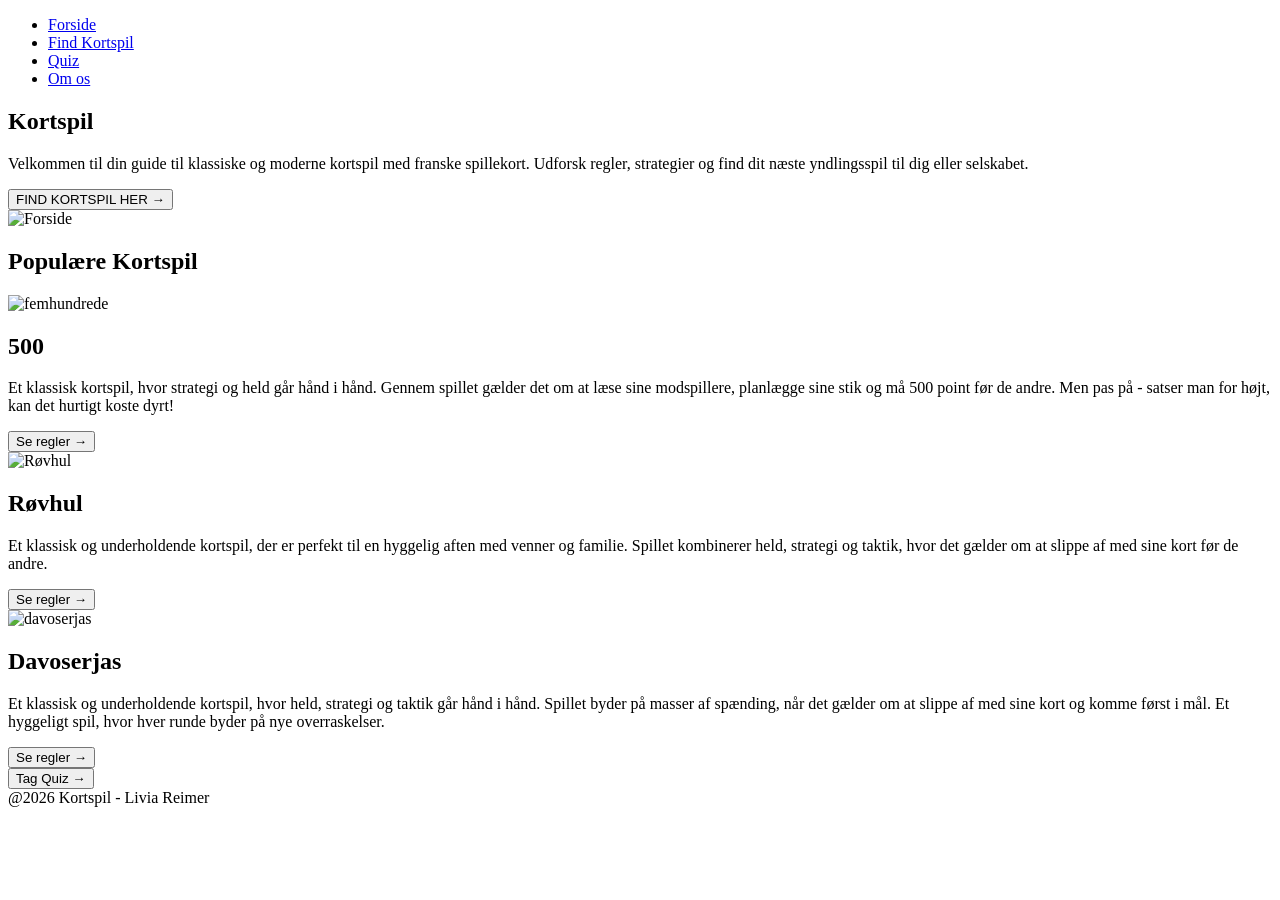
==== index.html @ 0e99c54d "index.html" ====
<!DOCTYPE html>
<html lang="da">

<head>
    <meta charset="UTF-8">
    <link rel="stylesheet" href="style.css">
    <link rel="stylesheet" href="layout.css">
    <meta name="viewport" content="width=device-width, initial-scale=1.0">
    <title>Forside</title>
</head>

<body>
    <header>
        <nav>
            <ul class="menu">
                <li><a href="index.html">Forside</a></li>
                <li><a href="findkortspil.html">Find Kortspil</a></li>
                <li><a href="deadlink.html">Quiz</a></li>
                <li><a href="deadlink.html">Om os</a>
                </li>
            </ul>
        </nav>
    </header>
    <main>
        <section class="section.grid_1-1">
            <div class=".hero_content">
                <div>
                    <h1>Kortspil</h1>
                </div>
                <div>
                    <p>
                        Velkommen til din guide til klassiske og moderne kortspil med franske spillekort. Udforsk
                        regler, strategier og find dit
                        næste yndlingsspil til dig eller selskabet.
                    </p>
                </div>
                <div>
                    <button>
                        FIND KORTSPIL HER →
                    </button>
                </div>

                <img src="/img/forside.jpg" alt="Forside">

            </div>
        </section>
        <section class="section-grid_1">
            <div>
                <h2>Populære Kortspil</h2>
                </h2>
            </div>
            <div class="div.grid_1">
                <div>
                    <article class="article.card">
                        <div>
                            <img src="/img/500.jpg" alt="femhundrede">
                        </div>
                        <div>
                            <h2>500</h2>
                        </div>
                        <div>
                            <p>Et klassisk kortspil, hvor strategi og held går hånd i hånd. Gennem spillet gælder det om
                                at læse sine modspillere,
                                planlægge sine stik og må 500 point før de andre. Men pas på - satser man for højt, kan
                                det hurtigt koste dyrt!
                            </p>
                        </div>
                        <div><button>Se regler →</button></div>
                    </article>
                    <article class="article.card">
                        <div>
                            <img src="/img/røvhul.jpg" alt="Røvhul">
                        </div>
                        <div>
                            <h2>Røvhul</h2>
                        </div>
                        <div>
                            <p>Et klassisk og underholdende kortspil, der er perfekt til en hyggelig aften med venner og
                                familie. Spillet kombinerer
                                held, strategi og taktik, hvor det gælder om at slippe af med sine kort før de andre.
                            </p>
                        </div>
                        <div>
                            <button>Se regler →</button>
                        </div>
                    </article>
                    <article class="article.card">
                        <div><img src="/img/davoserjas.jpg" alt="davoserjas"></div>
                        <div>
                            <div>
                                <h2>Davoserjas</h2>
                            </div>
                            <p>Et klassisk og underholdende kortspil, hvor held, strategi og taktik går hånd i hånd.
                                Spillet byder på masser af
                                spænding, når det gælder om at slippe af med sine kort og komme først i mål. Et
                                hyggeligt spil, hvor hver runde byder på
                                nye overraskelser.</p>
                        </div>
                        <div><button>Se regler →</button></div>
                    </article>
                    <div>
                        <button>Tag Quiz →</button>
                    </div>
                </div>
            </div>

    </main>
    <footer>@2026 Kortspil - Livia Reimer</footer>





</body>

</html>
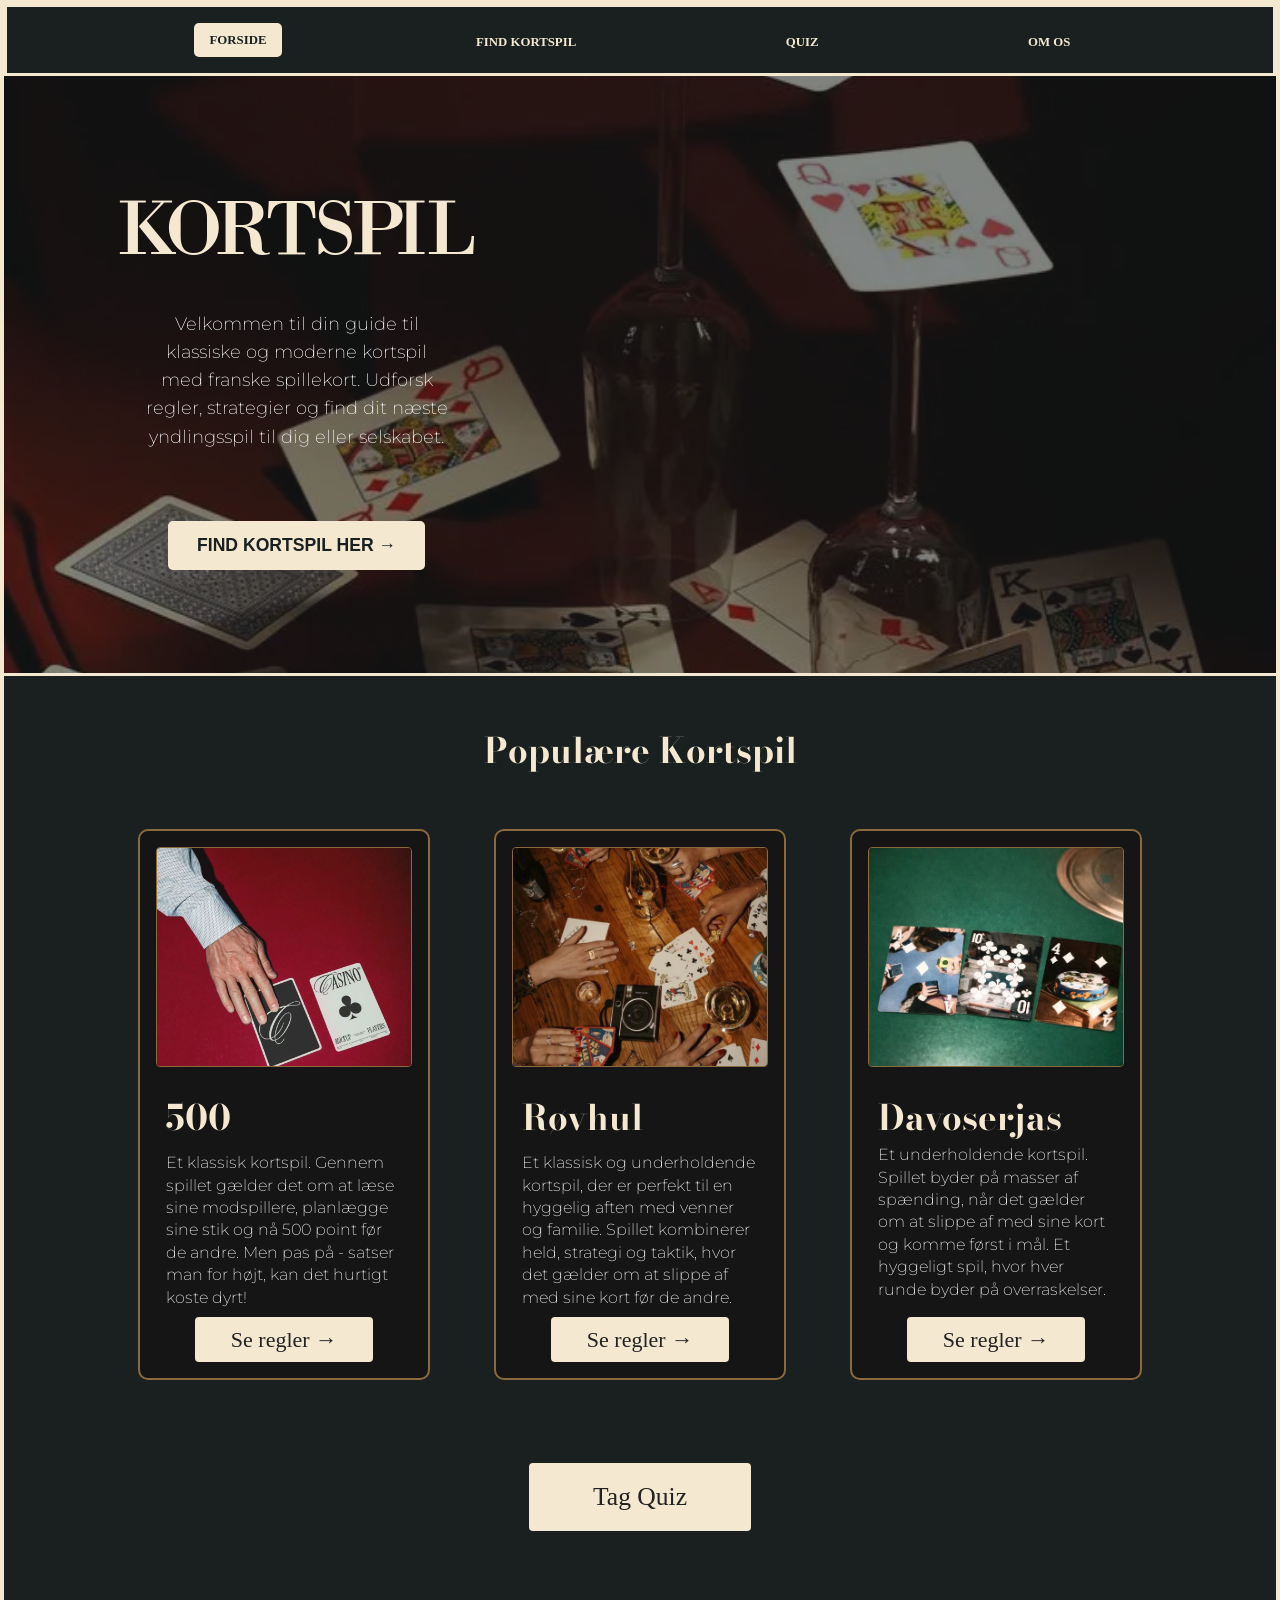
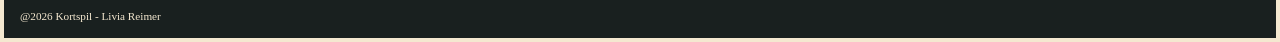
==== commit 8274cd85: "Opdater hjemmeside" ====
--- a/index.html
+++ b/index.html
@@ -3,109 +3,117 @@
 
 <head>
     <meta charset="UTF-8">
+    <meta name="robots" content="noindex">
     <link rel="stylesheet" href="style.css">
     <link rel="stylesheet" href="layout.css">
     <meta name="viewport" content="width=device-width, initial-scale=1.0">
+    <link rel="preconnect" href="https://fonts.googleapis.com">
+    <link rel="preconnect" href="https://fonts.gstatic.com" crossorigin>
+    <link
+        href="https://fonts.googleapis.com/css2?family=Archivo+Black&family=Chewy&family=Montserrat:ital,wght@0,100..900;1,100..900&display=swap"
+        rel="stylesheet">
+    <link rel="preconnect" href="https://fonts.googleapis.com">
+    <link rel="preconnect" href="https://fonts.gstatic.com" crossorigin>
+    <link
+        href="https://fonts.googleapis.com/css2?family=Archivo+Black&family=Bodoni+Moda:ital,opsz,wght@0,6..96,400..900;1,6..96,400..900&family=Chewy&family=Montserrat:ital,wght@0,100..900;1,100..900&display=swap"
+        rel="stylesheet">
     <title>Forside</title>
+    <link rel="icon" type="image/x-icon" href="img/favicon (1).ico">
 </head>
 
 <body>
     <header>
         <nav>
-            <ul class="menu">
-                <li><a href="index.html">Forside</a></li>
-                <li><a href="findkortspil.html">Find Kortspil</a></li>
-                <li><a href="deadlink.html">Quiz</a></li>
-                <li><a href="deadlink.html">Om os</a>
+            <ul class="navbar">
+                <li><a href="index.html" class="nav-item-active">Forside</a></li>
+                <li><a href="findkortspil.html" class="nav-item">Find Kortspil</a></li>
+                <li><a href="#" class="nav-item">Quiz</a></li>
+                <li><a href="#" class="nav-item">Om os</a>
                 </li>
             </ul>
         </nav>
     </header>
     <main>
-        <section class="section.grid_1-1">
-            <div class=".hero_content">
+        <section class="heroindex">
+            <div class="hero_content">
                 <div>
-                    <h1>Kortspil</h1>
+                    <h1>KORTSPIL</h1>
                 </div>
                 <div>
                     <p>
                         Velkommen til din guide til klassiske og moderne kortspil med franske spillekort. Udforsk
                         regler, strategier og find dit
-                        næste yndlingsspil til dig eller selskabet.
+                        næste yndlingsspil til dig eller&nbsp;selskabet.
                     </p>
                 </div>
                 <div>
-                    <button>
-                        FIND KORTSPIL HER →
-                    </button>
+                    <a href="findkortspil.html" class="hero-button">FIND KORTSPIL HER →</a>
                 </div>
-
-                <img src="/img/forside.jpg" alt="Forside">
-
             </div>
         </section>
-        <section class="section-grid_1">
+        <div>
+            <h2 class="popularcardsh2">Populære Kortspil</h2>
+            </h2>
+        </div>
+        <div class="kortspil-container">
             <div>
-                <h2>Populære Kortspil</h2>
-                </h2>
-            </div>
-            <div class="div.grid_1">
+                <article class="card">
+                    <div>
+                        <img class="card-image" src="img/500.webp" alt="femhundrede">
+                    </div>
+                    <div>
+                        <h2 class="femhundredeoverskrift">500</h2>
+                    </div>
+                    <div>
+                        <p class="femhundredep">Et klassisk kortspil. Gennem
+                            spillet gælder det om
+                            at læse sine modspillere,
+                            planlægge sine stik og nå 500 point før de andre. Men pas på - satser man for højt, kan
+                            det hurtigt koste dyrt!
+                        </p>
+                    </div>
+                    <div><a href="femhundrede.html" class="card-button">Se regler →</a></div>
+                </article>
+                <article class="card">
+                    <div>
+                        <img class="card-image" src="/img/røvhul.webp" alt="Røvhul">
+                    </div>
+                    <div>
+                        <h2 class="femhundredeoverskrift">Røvhul</h2>
+                    </div>
+                    <div>
+                        <p class="femhundredep">Et klassisk og underholdende kortspil, der er perfekt til en hyggelig
+                            aften med venner og
+                            familie. Spillet kombinerer
+                            held, strategi og taktik, hvor det gælder om at slippe af med sine kort før de andre.
+                        </p>
+                    </div>
+                    <div>
+                        <a href="#" class="card-button">Se regler →</a>
+                    </div>
+                </article>
+                <article class="card">
+                    <div><img class="card-image" src="img/davoserjas.webp" alt="davoserjas"></div>
+                    <div>
+                        <div>
+                            <h2 class="femhundredeoverskrift">Davoserjas</h2>
+                        </div>
+                        <p class="femhundredep">Et underholdende kortspil. Spillet byder på masser af
+                            spænding, når det gælder om at slippe af med sine kort og komme først i mål. Et
+                            hyggeligt spil, hvor hver runde byder på&nbsp;overraskelser.</p>
+                    </div>
+                    <div>
+                        <a href="#" class="card-button">Se regler →</a>
+                    </div>
+                </article>
                 <div>
-                    <article class="article.card">
-                        <div>
-                            <img src="/img/500.jpg" alt="femhundrede">
-                        </div>
-                        <div>
-                            <h2>500</h2>
-                        </div>
-                        <div>
-                            <p>Et klassisk kortspil, hvor strategi og held går hånd i hånd. Gennem spillet gælder det om
-                                at læse sine modspillere,
-                                planlægge sine stik og må 500 point før de andre. Men pas på - satser man for højt, kan
-                                det hurtigt koste dyrt!
-                            </p>
-                        </div>
-                        <div><button>Se regler →</button></div>
-                    </article>
-                    <article class="article.card">
-                        <div>
-                            <img src="/img/røvhul.jpg" alt="Røvhul">
-                        </div>
-                        <div>
-                            <h2>Røvhul</h2>
-                        </div>
-                        <div>
-                            <p>Et klassisk og underholdende kortspil, der er perfekt til en hyggelig aften med venner og
-                                familie. Spillet kombinerer
-                                held, strategi og taktik, hvor det gælder om at slippe af med sine kort før de andre.
-                            </p>
-                        </div>
-                        <div>
-                            <button>Se regler →</button>
-                        </div>
-                    </article>
-                    <article class="article.card">
-                        <div><img src="/img/davoserjas.jpg" alt="davoserjas"></div>
-                        <div>
-                            <div>
-                                <h2>Davoserjas</h2>
-                            </div>
-                            <p>Et klassisk og underholdende kortspil, hvor held, strategi og taktik går hånd i hånd.
-                                Spillet byder på masser af
-                                spænding, når det gælder om at slippe af med sine kort og komme først i mål. Et
-                                hyggeligt spil, hvor hver runde byder på
-                                nye overraskelser.</p>
-                        </div>
-                        <div><button>Se regler →</button></div>
-                    </article>
-                    <div>
-                        <button>Tag Quiz →</button>
-                    </div>
+                    <a href="#" class="tagquiz">Tag Quiz</a>
                 </div>
             </div>
+        </div>
 
     </main>
-    <footer>@2026 Kortspil - Livia Reimer</footer>
+    <footer class="footer">@2026 Kortspil - Livia Reimer</footer>
 
 
 
--- a/style.css
+++ b/style.css
@@ -0,0 +1,844 @@
+/*************** Reset *********************/
+* {
+  margin: 0;
+  padding: 0;
+  box-sizing: border-box;
+}
+
+img {
+  width: 100%;
+  height: auto;
+  display: block;
+}
+
+/*******fonts*****/
+
+/*Til h2*/
+@import url("https://fonts.googleapis.com/css2?family=Archivo+Black&family=Bodoni+Moda:ital,opsz,wght@0,6..96,400..900;1,6..96,400..900&family=Chewy&family=Montserrat:ital,wght@0,100..900;1,100..900&display=swap");
+
+/*Til P*/
+@import url("https://fonts.googleapis.com/css2?family=Archivo+Black&family=Chewy&family=Montserrat:ital,wght@0,100..900;1,100..900&display=swap");
+
+p {
+  font-family: "Montserrat", sans-serif;
+}
+
+@font-face {
+  font-family: "Bodoni";
+  src: url(./fonts/bodonixt-webfont.woff);
+  font-weight: normal;
+  font-style: normal;
+}
+
+h2 {
+  font-family: "Bodoni Moda", serif;
+  color: #f4e8d0;
+  font-size: 35px;
+}
+
+/***********Body***********/
+body {
+  background-color: #19201f;
+  margin: 0;
+  padding: 0;
+  border: 4px solid #f4e8d0;
+  min-height: 100vh;
+  box-sizing: border-box;
+}
+
+/***************P TEKST**********************/
+
+p {
+  color: white;
+  font-size: 20px;
+  line-height: 1.5;
+  text-align: center;
+  font-weight: 200;
+}
+/*MENU */
+
+.navbar {
+  background-color: #19201f;
+  border: 3px solid #f4e8d0;
+  border-radius: 0%;
+  list-style: none;
+  width: 100%;
+  display: flex;
+  align-items: center;
+  justify-content: center;
+  gap: 8px;
+  padding: 10px;
+  box-sizing: border-box;
+}
+
+.nav-item {
+  color: #f4e8d0;
+
+  font-family: Georgia, "Times New Roman", serif;
+  font-size: 16px;
+  font-weight: 700;
+
+  text-decoration: none;
+
+  padding: 10px 8px;
+}
+
+.nav-item-active {
+  background-color: #f4e8d0;
+  color: #19201f;
+
+  font-family: Georgia, "Times New Roman", serif;
+  font-size: 16px;
+  font-weight: 700;
+
+  text-decoration: none;
+  border-radius: 5px;
+
+  padding: 10px 15px;
+  display: block;
+}
+
+/* HERO - STYLE*/
+
+.heroindex {
+  background-color: #19201f;
+  position: relative;
+  width: 100%;
+  min-height: 600px;
+  overflow: hidden;
+  border-bottom: 3px solid #f4e8d0;
+}
+
+/* BAGGRUNDSBILLEDET*/
+
+.heroindex::before {
+  content: "";
+  position: absolute;
+
+  inset: 0;
+
+  background-image: url("img/forside.webp");
+  background-size: cover;
+  background-position: center center;
+  background-repeat: no-repeat;
+
+  opacity: 0.45;
+
+  z-index: 0;
+}
+
+/* OVERSKRIFT */
+
+.hero_content {
+  position: relative;
+  z-index: 1;
+
+  width: 90%;
+  margin: 0 auto;
+  padding-top: 30px;
+
+  display: flex;
+  flex-direction: column;
+  align-items: center;
+}
+
+.hero_content h1 {
+  color: #f4e8d0;
+
+  font-family: "Bodoni";
+  font-size: 70px;
+  font-weight: 400;
+
+  text-align: center;
+
+  width: 100%;
+  margin: 0;
+}
+
+/* TEKST */
+
+.hero_content p {
+  color: white;
+
+  font-family: "Montserrat", sans-serif;
+  font-size: 20px;
+  line-height: 1.5;
+
+  text-align: center;
+
+  width: 90%;
+  margin: auto;
+  padding: 10px;
+}
+
+/* KNAP */
+
+.hero-button {
+  display: inline-block;
+
+  padding: 15px 30px;
+
+  background-color: #f4e8d0;
+  color: #19201f;
+
+  font-family: Arial, sans-serif;
+  font-size: 16px;
+  font-weight: 600;
+
+  text-decoration: none;
+
+  border-radius: 5px;
+  border: none;
+
+  margin-top: 20px;
+}
+
+/**POPULARCARDS**/
+.popularcardsh2 {
+  text-align: center;
+  margin-top: 20px;
+}
+
+.card {
+  width: 90%;
+  margin: 20px auto;
+  background-color: #151515;
+  border: 2px solid #8a6a3d;
+  border-radius: 10px;
+  overflow: hidden;
+}
+
+.card h2 {
+  margin-left: 10px;
+}
+
+.card p {
+  margin-left: 10px;
+  margin-right: 10px;
+}
+
+.card a {
+  font-size: 22px;
+}
+
+.card-image {
+  width: 100%;
+  display: block;
+  border: 1px solid #8a6a3d;
+}
+
+.femhundredeoverskrift {
+  color: #f4e8d0;
+  margin: 0 0 5px;
+}
+
+.femhundredep {
+  color: white;
+  line-height: 1.5;
+}
+
+.card-button {
+  display: block;
+  background-color: #f4e8d0;
+  color: #222;
+  text-align: center;
+  padding: 10px;
+  margin-top: 20px;
+  text-decoration: none;
+}
+
+.tagquiz {
+  display: block;
+  background-color: #f4e8d0;
+  color: #222;
+  text-align: center;
+  padding: 30px 10px;
+  font-size: 28px;
+  margin-top: 20px;
+  border-radius: 10px;
+  margin: 15px 10px;
+  text-decoration: none;
+}
+
+/***************Find Kortspil****************/
+
+.punktformercategory {
+  padding: 30px;
+}
+:root {
+  --bg: #0b0f14;
+  --cream: #f4e8d0;
+  --gold: #c9a56a;
+  --white: #ffffff;
+}
+
+/*HERO*/
+
+.hero-findkortspil {
+  margin: 0.75rem;
+  padding: 1rem;
+  border: 1px solid var(--gold);
+  border-radius: 6px;
+}
+.findkortspilh1 {
+  font-family: "Bodoni", serif;
+  color: var(--cream);
+  font-size: 2.4rem;
+  text-align: center;
+  margin: 0 0 0.75rem;
+}
+
+.tilbage {
+  display: inline-block;
+  font-size: 0.8rem;
+  color: var(--white);
+  text-decoration: none;
+  margin-bottom: 0.5rem;
+  font-family: "Montserrat", sans-serif;
+}
+.hero_content2 p {
+  font-size: 0.8rem;
+  line-height: 1.5;
+  color: white;
+  margin: 0 0 1rem;
+  font-family: "Montserrat", sans-serif;
+}
+
+.findkortimg {
+  display: block;
+  width: 100%;
+  height: 170px;
+  object-fit: cover;
+  border-radius: 4px;
+  opacity: 40%;
+}
+
+/***Kortspil til enhver anledning***/
+.punkter {
+  margin: 0.75rem;
+  padding: 1.5rem 1rem 0.5rem;
+  border: 1px solid var(--gold);
+  border-radius: 6px;
+}
+
+.punkter h2 {
+  font-size: 2rem;
+  text-align: center;
+  text-transform: uppercase;
+  color: var(--cream);
+  margin: 0 0 1.5rem;
+  font-family: "Bodoni Moda", serif;
+}
+
+.punkterh3 {
+  font-size: 1.5rem;
+  text-align: center;
+  color: var(--cream);
+  margin: 0 0 0.75rem;
+}
+
+.punktformercategory {
+  margin: 0;
+  padding-left: 1.5rem;
+  font-size: 0.8rem;
+  line-height: 1.7;
+  color: var(--cream);
+  list-style: disc;
+}
+.punktformercategory a {
+  color: var(--cream);
+  text-decoration: none;
+  font-size: 1rem;
+}
+
+.category {
+  border-top: 1px solid var(--gold);
+  padding: 1rem 0;
+}
+
+/***Lær et nyt kortspil***/
+.steps {
+  margin: 0.75rem;
+  padding: 1.5rem 1rem;
+  text-align: center;
+  color: var(--cream);
+  background: #5c1414;
+  border-radius: 12px;
+}
+.steps h2 {
+  font-size: 1.5rem;
+  margin: 0 0 0.5rem;
+}
+.steps > p {
+  font-size: 0.85rem;
+  margin: 0 0 1.5rem;
+}
+
+.step {
+  display: grid;
+  grid-template-columns: auto 1fr;
+  align-items: center;
+  column-gap: 1rem;
+  row-gap: 0.25rem;
+  text-align: left;
+  border: 1px solid #8a3a3a;
+  padding: 1rem;
+  margin-bottom: 1rem;
+}
+
+.number {
+  width: 2.5rem;
+  height: 2.5rem;
+  border-radius: 50%;
+  background: var(--cream);
+  color: var(--bg);
+  display: flex;
+  align-items: center;
+  justify-content: center;
+  font-weight: bold;
+  font-size: 1.5rem;
+  grid-column: 1;
+  grid-row: 1;
+  align-self: end;
+  text-align: left;
+  margin: 0;
+}
+
+.steph3 {
+  grid-column: 2;
+  grid-row: 1;
+  align-self: end;
+  text-align: left;
+  font-size: 1rem;
+  margin: 0.5rem;
+  margin-left: 1rem;
+}
+
+.stepp {
+  grid-column: 2;
+  grid-row: 2;
+  align-self: start;
+  text-align: left;
+  font-size: 0.8rem;
+  margin: 0;
+}
+
+/***Vælg efter sværhedsgrad***/
+.levelcard {
+  padding: 1.5rem 1rem;
+  text-align: center;
+  color: var(--cream);
+}
+
+.levelcardh2 {
+  font-size: 1.5rem;
+  margin: 0 0 0.5rem;
+  font-family: "Bodoni Moda", serif;
+}
+.levelcard > p {
+  font-size: 0.85rem;
+  margin: 0 0 1.5rem;
+}
+
+.difficulty-card1,
+.difficulty-card2,
+.difficulty-card3 {
+  border: 1px solid var(--gold);
+  border-radius: 6px;
+  padding: 1rem;
+  margin-bottom: 1.5rem;
+  text-align: center;
+}
+
+.difficulty-card1 {
+  background: #1f4d3a;
+}
+.difficulty-card2 {
+  background: #4a3118;
+}
+
+.difficulty-card3 {
+  background: #4a1218;
+}
+
+.difficulty-card1 img,
+.difficulty-card2 img,
+.difficulty-card3 img {
+  display: block;
+  width: 100%;
+  height: 150px;
+  object-fit: cover;
+  border-radius: 4px;
+  margin: 0.5rem 0 1rem;
+}
+.difficulty-card1 h3,
+.difficulty-card2 h3,
+.difficulty-card3 h3 {
+  font-size: 1.3rem;
+  margin: 0;
+}
+
+.difficulty-card1 a,
+.difficulty-card2 a,
+.difficulty-card3 a {
+  display: block;
+  width: 80%;
+  margin: 0 auto;
+  padding: 0.7rem 0;
+  background: var(--cream);
+  color: var(--bg);
+  text-decoration: none;
+  border-radius: 4px;
+}
+
+/*Sværhedsprikker*/
+.difficulty-level1,
+.difficulty-level2,
+.difficulty-level3 {
+  display: flex;
+  justify-content: center;
+  gap: 0.4rem;
+}
+.difficulty-level1 span,
+.difficulty-level2 span,
+.difficulty-level3 span {
+  width: 1rem;
+  height: 1rem;
+  border-radius: 50%;
+  border: 1px solid var(--cream);
+}
+
+.difficulty-level1 span:nth-child(-n + 1) {
+  background: #4caf6a;
+  border-color: #4caf6a;
+}
+.difficulty-level2 span:nth-child(-n + 2) {
+  background: #e6b422;
+  border-color: #e6b422;
+}
+.difficulty-level3 span:nth-child(-n + 3) {
+  background: #d63a3a;
+  border-color: #d63a3a;
+}
+
+/********************500********************/
+
+/***IMG***/
+.gameintro {
+  margin: 0.5rem 0.75rem;
+  padding: 1rem 1rem 1.5rem;
+  text-align: center;
+  color: var(--cream);
+  border: 1px solid var(--gold);
+  border-radius: 6px;
+  background:
+    linear-gradient(rgba(11, 15, 20, 0.8), rgba(11, 15, 20, 0.8)),
+    url("../img/femhundrede.webp") center / cover no-repeat;
+}
+
+.gameintro h1 {
+  color: white;
+  font-size: 6.5rem;
+  line-height: 1;
+  margin: 0 0 1rem;
+}
+
+.gameintro p {
+  font-size: 0.95rem;
+  line-height: 1.5;
+  margin: 0;
+  text-wrap: balance;
+}
+
+/**INFO BOKS**/
+.gameintro {
+  margin: 0.75rem;
+  padding: 0.5rem 1rem;
+  border: 3px double var(--cream);
+  color: var(--cream);
+  text-align: center;
+}
+.info-item {
+  padding: 1rem 0;
+  border-bottom: 1px solid #55595e;
+}
+
+.info-item:last-child {
+  border-bottom: none;
+}
+
+.info-item h2 {
+  color: white;
+  font-size: 0.95rem;
+  margin: 0 0 0.25rem;
+  text-align: center;
+}
+
+.info-item p {
+  font-size: 0.85rem;
+  line-height: 1.4;
+  margin: 0;
+}
+
+/*Sværhedsprikker*/
+.difficulty-level2-femhundrede {
+  display: flex;
+  justify-content: center;
+  gap: 0.6rem;
+  margin: 0.6rem 0;
+}
+
+.difficulty-level2-femhundrede span {
+  width: 1.8rem;
+  height: 1.8rem;
+  border-radius: 50%;
+  border: 1px solid var(--cream);
+}
+
+.difficulty-level2-femhundrede span:nth-child(-n + 2) {
+  background: #e6b422;
+  border-color: #e6b422;
+}
+
+/*KORT OM SPILLET*/
+.about-game {
+  margin: 0.75rem;
+  padding: 1.25rem 1rem;
+  background: #3a1216;
+  border: 3px double var(--cream);
+  color: var(--cream);
+  text-align: center;
+}
+
+.about-game h2 {
+  font-size: 3rem;
+  font-weight: lighter;
+  color: white;
+  margin: 0 0 1rem;
+}
+
+.about-game p {
+  font-size: 0.85rem;
+  line-height: 1.5;
+  margin: 0;
+}
+
+/*SÅDAN SPILLES 500*/
+.howto {
+  margin: 0.75rem;
+  padding: 1rem;
+  border: 3px double var(--cream);
+  color: var(--cream);
+  text-align: center;
+}
+
+.howto h2 {
+  font-size: 3rem;
+  font-weight: lighter;
+  color: white;
+  margin: 0 0 0.75rem;
+}
+
+.howto p {
+  font-size: 0.75rem;
+  line-height: 1.5;
+  margin: 0 0 1rem;
+}
+
+.howto img {
+  display: block;
+  width: 70%;
+  max-width: 260px;
+  margin: 1rem auto 0;
+  border-radius: 10px;
+}
+
+/***Regler***/
+
+.rules {
+  position: relative;
+  margin: 0.75rem;
+  padding: 1rem 1rem 1.75rem;
+  border: 3px double var(--cream);
+  color: var(--cream);
+}
+
+.rules h2 {
+  font-size: 3rem;
+  font-weight: lighter;
+  color: white;
+  margin: 0 0 0.75rem;
+  text-align: center;
+}
+
+.rules > p {
+  font-size: 0.9rem;
+  margin: 0 0 0.75rem;
+}
+
+.rules ol {
+  max-height: 280px;
+  /*Højde på scroll*/
+  overflow-y: auto;
+  margin: 0;
+  padding: 0 0.75rem 0 1.25rem;
+  font-size: 0.9rem;
+  line-height: 1.5;
+  color: white;
+}
+
+.rules li {
+  margin-bottom: 1rem;
+  padding-left: 0.25rem;
+}
+
+.rules::after {
+  content: "SCROLL";
+  position: absolute;
+  right: 0.75rem;
+  bottom: 0.4rem;
+  font-size: 0.55rem;
+  font-weight: bold;
+  letter-spacing: 0.05rem;
+  color: white;
+}
+
+.rules ol {
+  scrollbar-width: thin;
+  scrollbar-color: var(--cream) transparent;
+}
+
+/*KORTENES VÆRDI*/
+.card-values {
+  margin: 0.75rem;
+  padding: 1rem;
+  border: 3px double var(--cream);
+  color: var(--cream);
+  text-align: center;
+}
+
+.card-values h2 {
+  font-size: 3rem;
+  margin: 0 0 1rem;
+  font-size: 3rem;
+  font-weight: lighter;
+  color: white;
+}
+
+.value-item {
+  margin-bottom: 1.25rem;
+}
+
+.value-item:last-child {
+  margin-bottom: 0.5rem;
+}
+
+.value-item img {
+  display: block;
+  margin: 0 auto 0.4rem;
+  height: 110px;
+  width: auto;
+  max-width: 100%;
+  object-fit: contain;
+}
+.cards500 {
+  display: flex;
+  justify-content: center;
+}
+
+.value-item h3 {
+  font-size: 1.4rem;
+  margin: 0;
+  line-height: 1;
+}
+
+.value-item p {
+  font-size: 0.75rem;
+  margin: 0.1rem 0 0;
+}
+
+/*POINT OG VINDER*/
+.points-winner {
+  margin: 0.75rem;
+  padding: 1rem 1rem 0;
+  border: 3px double var(--cream);
+  color: var(--cream);
+  text-align: center;
+  overflow: hidden;
+}
+
+.points-winner h2 {
+  font-size: 3rem;
+  font-weight: lighter;
+  color: white;
+}
+
+.points-winner > p {
+  font-size: 0.95rem;
+  line-height: 1.5;
+  margin: 0 0 1rem;
+}
+.winner-image {
+  margin: 0 -1rem;
+}
+.winner-image img {
+  display: block;
+  width: 100%;
+  height: auto;
+}
+
+/***Gode tips***/
+.tips h2 {
+  font-size: 3rem;
+  font-weight: lighter;
+  color: white;
+}
+.tips {
+  margin: 0.75rem;
+  padding: 1rem;
+  border: 3px double var(--cream);
+  color: var(--cream);
+  text-align: center;
+}
+
+.tips h3 {
+  font-size: 1.5rem;
+  margin: 0 0 0.5rem;
+  font-weight: lighter;
+  color: white;
+  font-family: "Montserrat", sans-serif;
+}
+
+.tips > p {
+  font-size: 0.95rem;
+  margin: 0 0 1rem;
+}
+
+.tip {
+  margin-bottom: 0.75rem;
+  padding: 0.9rem 1rem;
+  border: 1px solid #0d392b;
+  border-radius: 6px;
+  font-size: 0.8rem;
+  line-height: 1.4;
+}
+
+.tip p {
+  margin: 0;
+}
+
+.tilbage,
+main > a {
+  display: inline-block;
+  margin: 0.75rem 0.75rem 0;
+  font-size: 0.9rem;
+  color: white;
+  text-decoration: none;
+}
+
+.footer {
+  color: white;
+  padding: 1rem;
+  font-size: 0.7rem;
+  color: var(--cream);
+}
--- a/layout.css
+++ b/layout.css
@@ -0,0 +1,595 @@
+img {
+  width: 100%;
+  height: auto;
+  display: block;
+}
+
+main {
+  max-width: 1200px;
+  margin-inline: auto;
+}
+
+/* DESKTOP VERSION */
+@media (min-width: 1024px) {
+  /*navigation*/
+  .navbar {
+    display: flex;
+    justify-content: space-around;
+    align-items: center;
+    list-style: none;
+    margin: 0;
+    padding: 1rem 8%;
+  }
+  /*HERO*/
+  .heroindex {
+    min-height: 600px;
+    display: flex;
+    align-items: center;
+    background-size: cover;
+    background-position: center;
+  }
+
+  .hero_content {
+    max-width: 40%;
+    padding: 0 8%;
+  }
+
+  .heroindex h1  {
+    margin: 0 0 1rem;
+  }
+
+  .heroindex p {
+    margin-bottom: 2rem;
+    text-align: center;
+  }
+
+  .hero-button {
+    display: inline-block;
+  }
+
+  /*populære kortspil*/
+  .popularcardsh2 {
+    margin: 3rem 0 2rem;
+  }
+
+  .kortspil-container {
+    max-width: 1100px;
+    margin: 0 auto;
+    padding: 0 2rem 3rem;
+  }
+  .kortspil-container > div {
+    display: grid;
+    grid-template-columns: 1fr 1fr 1fr;
+    gap: 2rem;
+    align-items: stretch;
+  }
+
+  /*tagquiz*/
+  .kortspil-container > div > div:last-child {
+    grid-column: 1 / -1;
+    margin-top: 1rem;
+  }
+
+  .card {
+    display: flex;
+  }
+  .card-image {
+    width: 100%;
+    height: 220px;
+    object-fit: cover;
+    display: block;
+  }
+
+  .femhundredeoverskrift {
+    margin: 1rem 0 0.5rem;
+    margin-bottom: -0rem;
+  }
+
+  /*knappen skubbes til bunden*/
+  .card > div:last-child {
+    margin-top: auto;
+    padding-top: 1rem;
+  }
+
+  .card-button {
+    display: block;
+  }
+
+  .tagquiz {
+    display: inline-block;
+  }
+}
+
+@media (min-width: 1024px) {
+  .card {
+    display: flex !important;
+    flex-direction: column !important;
+  }
+  .card > div {
+    width: 100% !important;
+  }
+  .card-image {
+    width: 100% !important;
+    height: 220px !important;
+    object-fit: cover !important;
+  }
+}
+
+@media (min-width: 1024px) {
+  .kortspil-container .card {
+    padding: 1rem;
+    gap: 0.5rem;
+  }
+  .kortspil-container .card-image {
+    border: 1px solid #8a6a3d;
+    border-radius: 4px;
+  }
+  .kortspil-container .femhundredep {
+    text-align: left;
+    font-size: 1rem;
+    line-height: 1.4;
+    text-wrap: balance;
+  }
+  .kortspil-container .card > div:last-child {
+    padding: 0;
+  }
+  .kortspil-container .card-button {
+    width: 70%;
+    margin: 0 auto;
+    padding: 0.6rem 0;
+    border-radius: 4px;
+  }
+
+  .kortspil-container > div > div:last-child {
+    grid-column: 1 / -1 !important;
+    justify-self: center;
+    margin-top: 1rem;
+  }
+
+  .kortspil-container .tagquiz {
+    display: inline-block;
+    padding: 1.2rem 4rem;
+    border-radius: 4px;
+    font-size: 1.6rem;
+  }
+
+  .heroindex .hero_content {
+    max-width: 38%;
+    margin: 0 !important;
+    padding: 0 0 0 8%;
+    text-align: left !important;
+  }
+
+  .heroindex h1 {
+    font-size: 5rem;
+    margin-bottom: 1.5rem;
+  }
+
+  .heroindex p {
+    font-size: 1.1rem;
+    line-height: 1.6;
+    margin-bottom: 2.5rem;
+    text-wrap: balance;
+  }
+
+  .heroindex .hero-button {
+    display: inline-block;
+    padding: 0.9rem 1.8rem;
+    font-size: 1.1rem;
+  }
+  .navbar .nav-item,
+  .navbar .nav-item-active {
+    text-transform: uppercase;
+    font-size: 0.8rem;
+    padding: 0.6rem 1rem;
+  }
+
+  .heroindex {
+    width: 100% !important;
+    max-width: none !important;
+    margin: 0 !important;
+    box-sizing: border-box;
+    background-size: cover !important;
+    background-position: center !important;
+  }
+  main {
+    width: 100% !important;
+    max-width: none !important;
+    margin: 0 !important;
+    padding: 0 !important;
+  }
+}
+
+/***FIND KORTSPIL - DESKTOP***/
+@media (min-width: 1024px) {
+  /**BILLEDE SOM MØRK BAGGRUND***/
+  .hero-findkortspil {
+    position: relative;
+    display: flex;
+    align-items: center;
+    min-height: 260px;
+    margin: 0.75rem;
+    padding: 0;
+    overflow: hidden;
+  }
+
+  .hero-findkortspil .hero-image {
+    position: absolute;
+    inset: 0;
+    z-index: 0;
+  }
+
+  .hero-findkortspil .hero-image div {
+    height: 100%;
+  }
+  .hero-findkortspil .hero-image img {
+    width: 100%;
+    height: 100%;
+    object-fit: cover;
+    border-radius: 0;
+    opacity: 0.35;
+  }
+
+  .hero-findkortspil .hero_content2 {
+    position: static;
+    z-index: 1;
+    max-width: 55%;
+    padding: 1.5rem 3rem;
+  }
+
+  .hero-findkortspil .hero_content2 > div:first-child {
+    position: relative;
+    z-index: 1;
+    position: static;
+  }
+
+  .hero-findkortspil .tilbage {
+    position: absolute;
+    top: 1rem;
+    left: 1.5rem;
+    z-index: 2;
+    font-size: 1.1rem;
+  }
+
+  .hero_content2 h1 {
+    text-align: left;
+    font-size: 3.5rem;
+  }
+
+  .hero_content2 p {
+    font-size: 0.95rem;
+    text-align: left;
+  }
+
+  /*Kortspil til enhver anledning: 4 kolonner****/
+  .punkter {
+    display: grid;
+    grid-template-columns: repeat(4, 1fr);
+    max-width: 1100px;
+    margin: 2rem auto;
+    padding: 1.5rem 1rem;
+  }
+  .punkter h2 {
+    grid-column: 1 / -1;
+    text-align: left;
+    padding-left: 1.5rem;
+    margin-bottom: 1rem;
+  }
+
+  .category {
+    border-top: none;
+    padding: 0.5rem 1.5rem;
+  }
+
+  .category + .category {
+    border-left: 1px solid var(--gold);
+  }
+  .category h3 {
+    text-align: left;
+  }
+
+  /**LÆR ET NYT KORTSPIL**/
+  .steps {
+    display: grid;
+    grid-template-columns: 1fr 1fr 1fr;
+    gap: 1rem;
+    max-width: 1100px;
+    margin: 2rem auto;
+    padding: 1.5rem 1.5rem 2rem;
+    column-gap: 1.5rem;
+    row-gap: 0;
+  }
+  .steps h2,
+  .steps > p {
+    grid-column: 1 / -1;
+    text-align: left;
+  }
+  .steps > p {
+    margin-bottom: 0.5rem;
+  }
+  .step {
+    margin-bottom: 0;
+  }
+
+  /**VÆLG EFTER SVÆRHEDSGRAD**/
+  .levelcard {
+    display: grid;
+    grid-template-columns: 1fr 1fr 1fr;
+    gap: 1.5rem;
+    max-width: 1100px;
+    margin: 2rem auto;
+    padding: 1.5rem 1rem;
+    column-gap: 1.5rem;
+    row-gap: 0;
+  }
+
+  .levelcard h2,
+  .levelcard > p {
+    grid-column: 1 / -1;
+    text-align: left;
+  }
+
+  /*Overskriften på en linje som i figma*/
+  .levelcard h2 br {
+    display: none;
+  }
+
+  .difficulty-card1,
+  .difficulty-card2,
+  .difficulty-card3 {
+    margin-bottom: 0;
+  }
+
+  .difficulty-card1 img,
+  .difficulty-card2 img,
+  .difficulty-card3 img {
+    height: 170px;
+  }
+
+  .punkter,
+  .steps,
+  .levelcard {
+    max-width: none;
+    width: auto;
+    margin: 1.5rem 0.75rem;
+  }
+
+  .punkter {
+    padding: 1.5rem 2rem;
+  }
+
+  .steps {
+    padding: 1.5rem 2rem 2rem;
+  }
+
+  .levelcard {
+    padding: 1.5rem 2rem;
+  }
+}
+
+@media (min-width: 1024px) {
+  /* ---------- HOVEDGRID ---------- */
+  main.side-500 {
+    display: grid;
+    grid-template-columns: 1fr 1.1fr;
+    grid-template-areas:
+      "back   back"
+      "intro  intro"
+      "info   info"
+      "about  about"
+      "howto  rules"
+      "values rules"
+      "winner tips";
+    gap: 1rem;
+    padding: 0.75rem;
+  }
+
+  .side-500 .tilbage {
+    grid-area: back;
+    margin: 0;
+  }
+  .gameintro {
+    grid-area: intro;
+  }
+  .gameinfo {
+    grid-area: info;
+  }
+  .about-game {
+    grid-area: about;
+  }
+  .howto {
+    grid-area: howto;
+  }
+  .card-values {
+    grid-area: values;
+  }
+  .rules {
+    grid-area: rules;
+  }
+  .points-winner {
+    grid-area: winner;
+  }
+  .tips {
+    grid-area: tips;
+  }
+
+  .gameintro,
+  .gameinfo,
+  .about-game,
+  .howto,
+  .card-values,
+  .rules,
+  .points-winner,
+  .tips {
+    margin: 0;
+  }
+
+  .gameintro {
+    text-align: left;
+    padding: 1.5rem 2rem 2rem;
+  }
+
+  .gameintro h1 {
+    font-size: 7rem;
+  }
+
+  .gameintro p {
+    max-width: 480px;
+    text-wrap: pretty;
+  }
+
+  /* ---------- INFO ---------- */
+  .gameinfo {
+    display: grid;
+    grid-template-columns: repeat(4, 1fr);
+    padding: 1rem 0;
+  }
+
+  .info-item {
+    display: flex;
+    flex-direction: column;
+    justify-content: center;
+    align-items: center;
+    border-bottom: none;
+    padding: 0.5rem 1rem;
+  }
+
+  .info-item + .info-item {
+    border-left: 1px solid #55595e;
+  }
+
+  .difficulty-level2-femhundrede span {
+    width: 1.6rem;
+    height: 1.6rem;
+  }
+
+  /* ---------- KORT OM SPILLET: tekst til venstre ---------- */
+  .about-game {
+    text-align: left;
+    padding: 1rem 1.5rem 1.25rem;
+  }
+
+  .about-game h2 {
+    font-size: 2.6rem;
+    margin-bottom: 0.5rem;
+  }
+
+  .about-game p {
+    font-size: 0.9rem;
+    max-width: 90%;
+  }
+
+  /* ---------- SÅDAN SPILLES (venstre kolonne) ---------- */
+  .howto {
+    text-align: left;
+  }
+
+  .howto h2 {
+    font-size: 1.5rem;
+  }
+
+  .howto p {
+    font-size: 0.8rem;
+  }
+
+  .howto img {
+    width: 55%;
+    max-width: 300px;
+  }
+
+  /* ---------- KORTENES VÆRDI: 4 i en række ---------- */
+  .card-values {
+    display: grid;
+    grid-template-columns: repeat(4, 1fr);
+    gap: 0.5rem;
+    align-items: end;
+  }
+
+  .card-values h2 {
+    grid-column: 1 / -1;
+    margin-bottom: 0.5rem;
+  }
+
+  .value-item,
+  .value-item:last-child {
+    margin: 0;
+  }
+
+  .value-item img {
+    height: 80px;
+  }
+
+  /* ---------- REGLER: høj scroll-boks i højre kolonne ---------- */
+  .rules {
+    text-align: left;
+    padding: 1.25rem 1.5rem 1.75rem;
+    overflow: hidden;
+  }
+
+  .rules h2 {
+    font-size: 2.4rem;
+  }
+
+  .rules ol {
+    max-height: 640px;
+    font-size: 0.85rem;
+  }
+
+  /* ---------- POINT OG VINDER ---------- */
+  .points-winner {
+    display: grid;
+    grid-template-columns: 1fr 1fr;
+    grid-template-rows: auto 1fr;
+    min-height: 340px;
+    text-align: left;
+    padding: 1rem 0 0 1.5rem;
+    overflow: hidden;
+  }
+
+  .points-winner h2 {
+    grid-column: 1;
+    grid-row: 1;
+    font-size: 2.2rem;
+    margin: 0 0 2rem;
+    text-align: left;
+  }
+
+  .points-winner > p {
+    grid-column: 1;
+    grid-row: 2;
+    align-self: start;
+    max-width: 340px;
+    margin: 0;
+    padding: 0 0 0 1rem;
+    font-size: 1.4rem;
+    line-height: 1.7;
+    text-align: left;
+    text-wrap: pretty;
+  }
+
+  .winner-image {
+    grid-column: 2;
+    grid-row: 1 / -1;
+    margin: 5rem 0 0;
+  }
+
+  /* ---------- GODE TIPS ---------- */
+  .tips h3 {
+    font-size: 1rem;
+    font-weight: normal;
+    margin: 0 0 1rem;
+  }
+  .tip {
+    border: 1px solid #3a3f45;
+    border-radius: 6px;
+    padding: 0.9rem 1rem;
+    margin-bottom: 0.75rem;
+    font-size: 0.8rem;
+    line-height: 1.4;
+    text-align: center;
+  }
+  .side-500 .tilbage {
+    grid-area: back;
+    margin: 1.25rem 0 0.25rem 1rem;
+  }
+}
